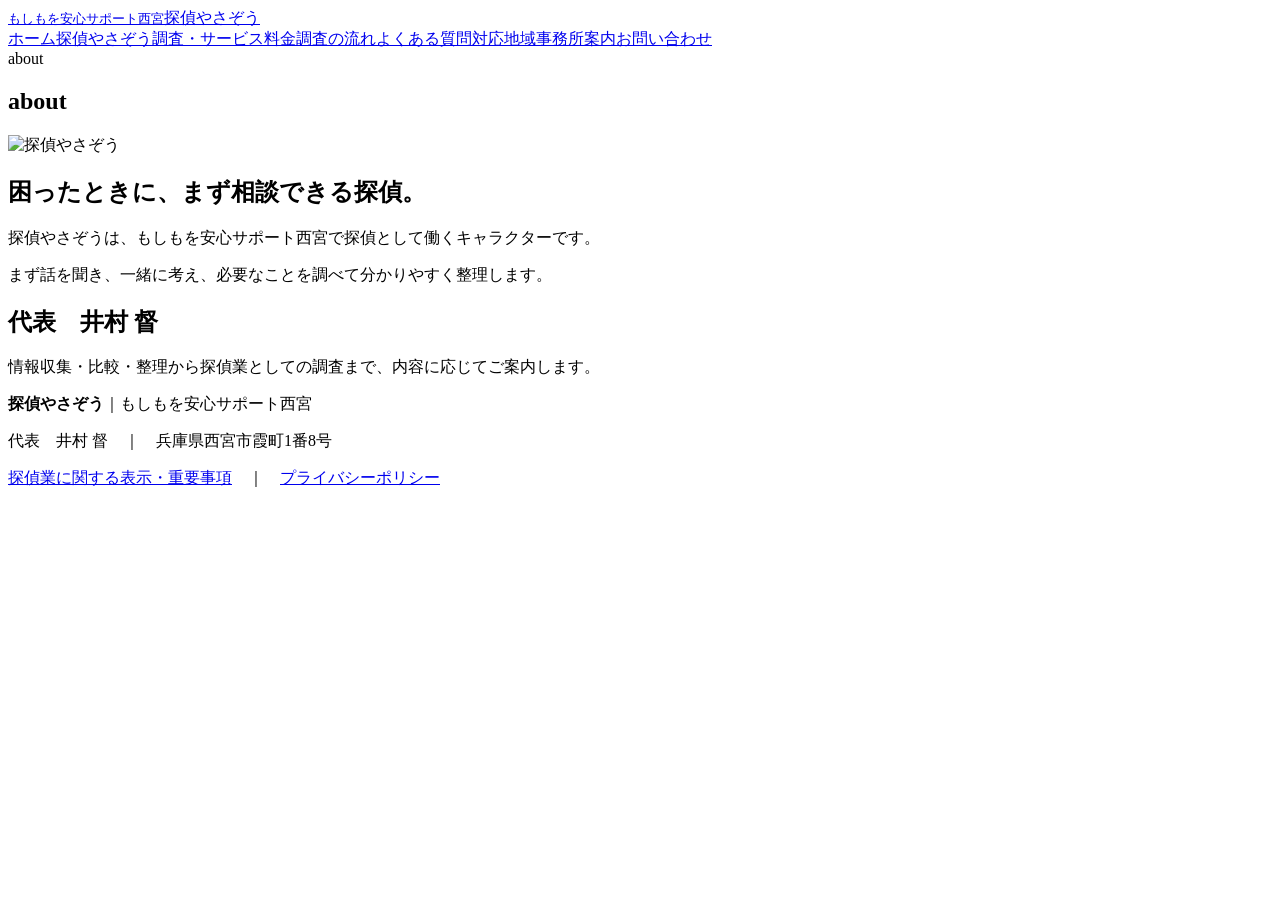
==== about.html @ ce7e5f85 "Add files via upload" ====
<!doctype html><html lang="ja"><head><meta charset="utf-8"><meta name="viewport" content="width=device-width,initial-scale=1"><title>about｜探偵やさぞう</title><link rel="stylesheet" href="assets/style.css"></head><body><header class="head"><div class="wrap headin"><a class="logo" href="index.html"><small>もしもを安心サポート西宮</small>探偵やさぞう</a><nav class="nav"><a href="index.html">ホーム</a><a href="about.html">探偵やさぞう</a><a href="services.html">調査・サービス</a><a href="price.html">料金</a><a href="flow.html">調査の流れ</a><a href="faq.html">よくある質問</a><a href="area.html">対応地域</a><a href="office.html">事務所案内</a><a class="btn" href="contact.html">お問い合わせ</a></nav></div></header>
<main><section class="sec alt"><div class="wrap"><span class="tag">about</span><h1>about</h1><div class="two"><div class="card"><img src="assets/tantei-yasazou-hero.png" alt="探偵やさぞう"></div><div><h2>困ったときに、まず相談できる探偵。</h2><p>探偵やさぞうは、もしもを安心サポート西宮で探偵として働くキャラクターです。</p><p>まず話を聞き、一緒に考え、必要なことを調べて分かりやすく整理します。</p><h2>代表　井村 督</h2><p>情報収集・比較・整理から探偵業としての調査まで、内容に応じてご案内します。</p></div></div></div></section></main><footer class="footer"><div class="wrap"><p><b>探偵やさぞう</b>｜もしもを安心サポート西宮</p><p>代表　井村 督　｜　兵庫県西宮市霞町1番8号</p><p><a href="legal.html">探偵業に関する表示・重要事項</a>　｜　<a href="privacy.html">プライバシーポリシー</a></p></div></footer>
</body></html>
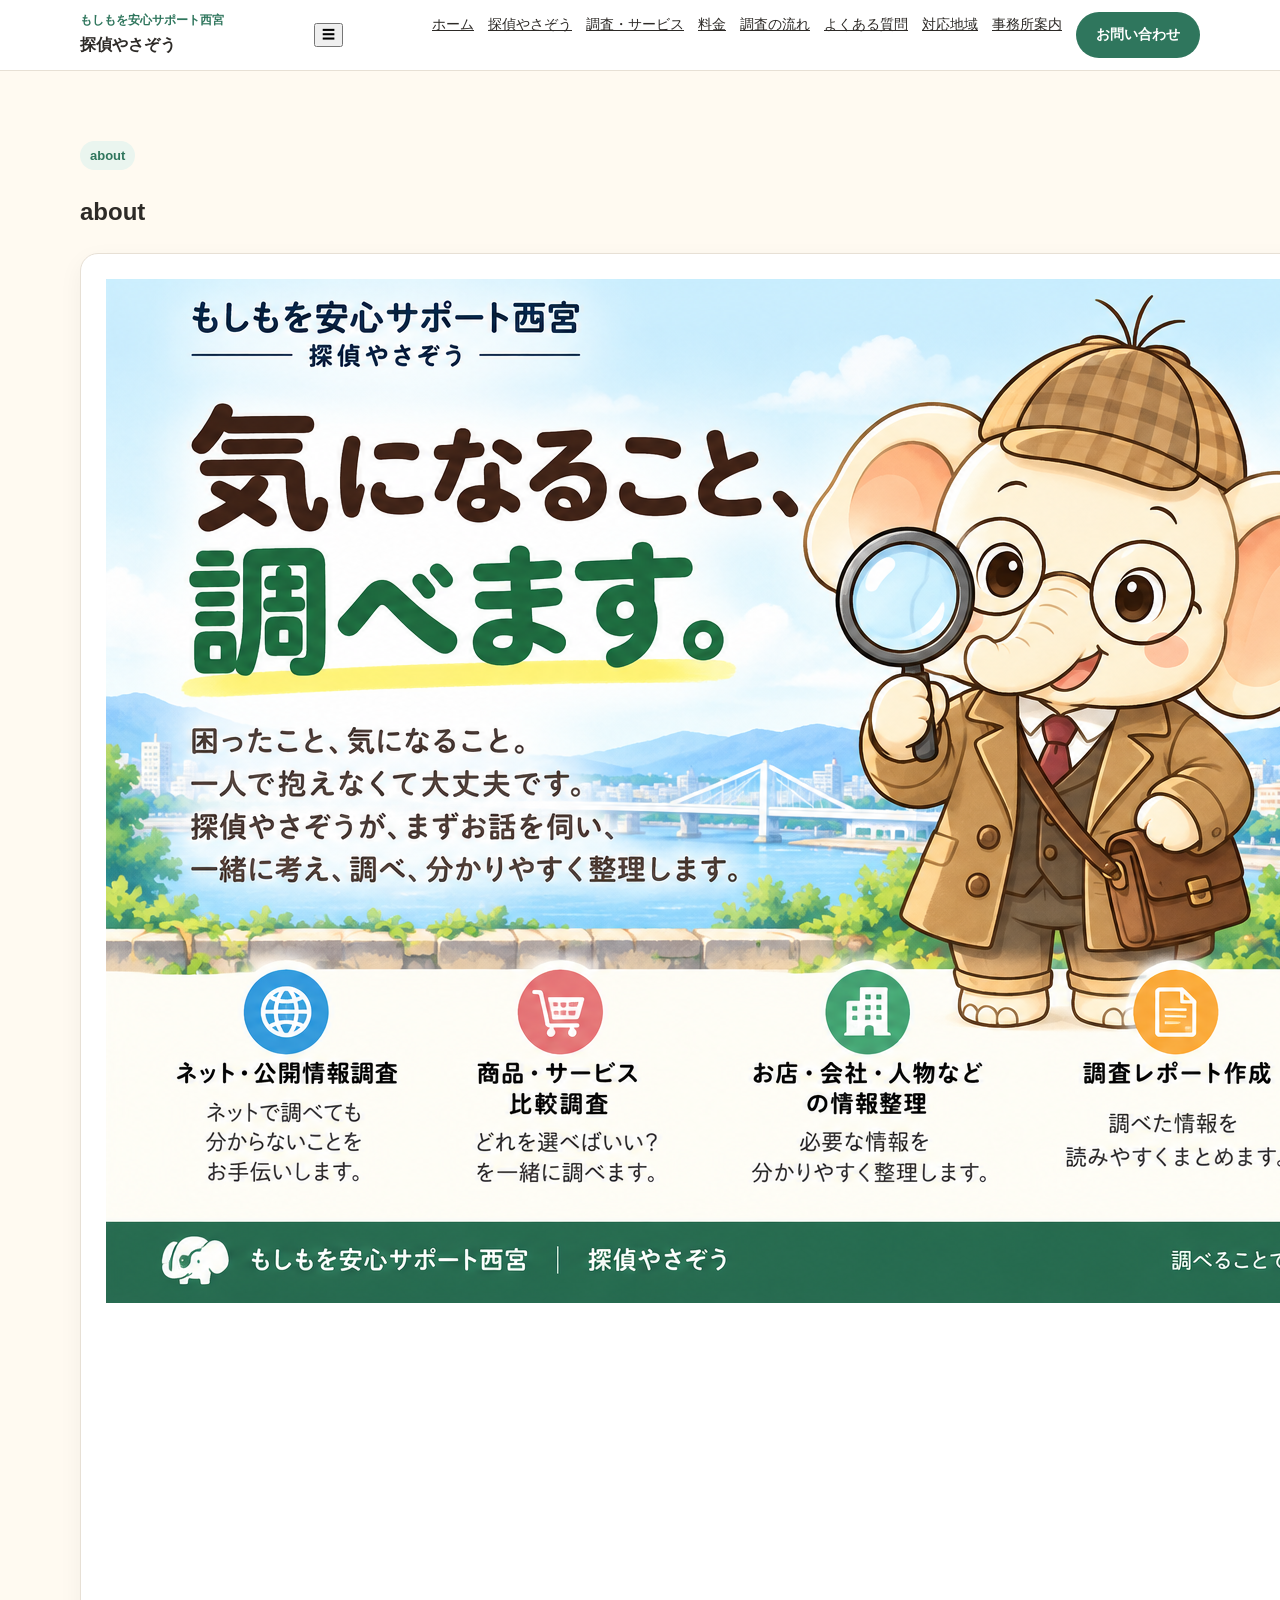
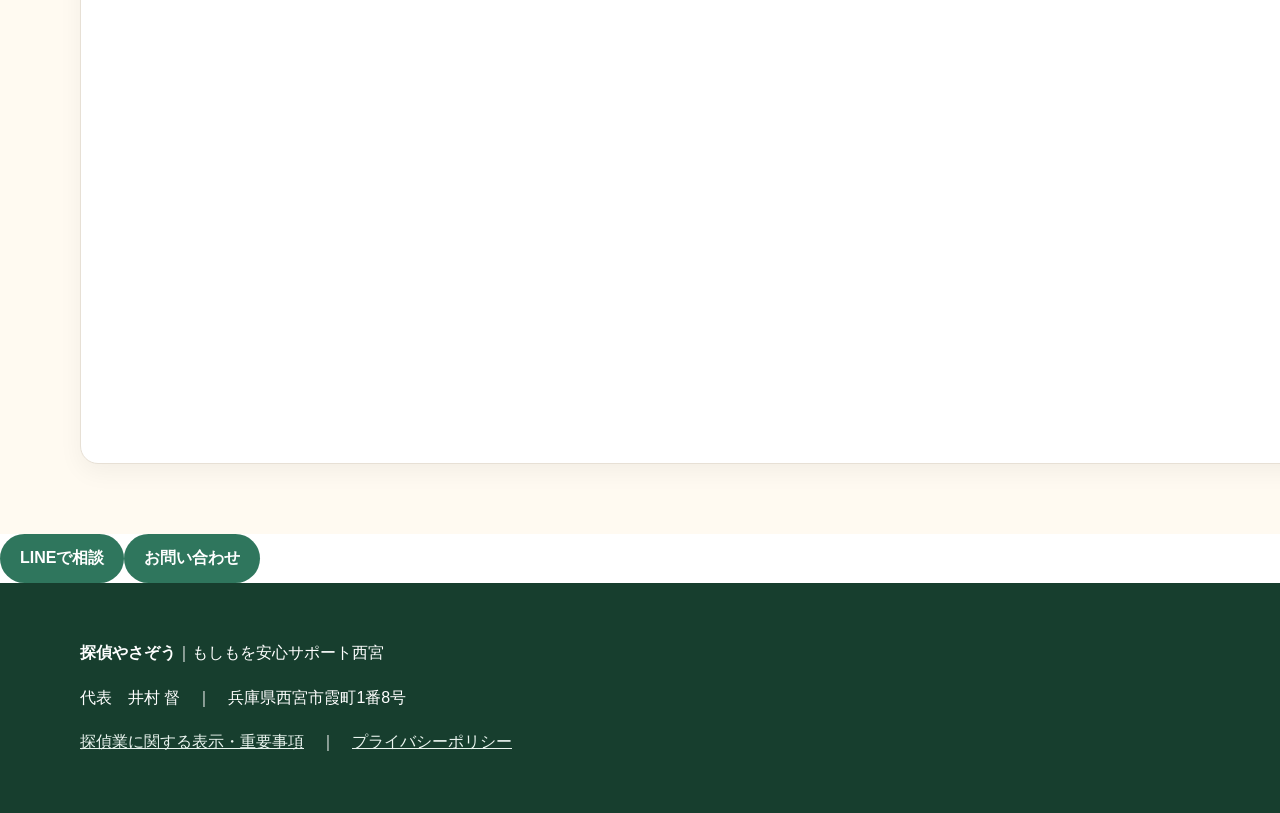
==== commit 29d62350: "Add files via upload" ====
--- a/about.html
+++ b/about.html
@@ -1,3 +1,3 @@
-<!doctype html><html lang="ja"><head><meta charset="utf-8"><meta name="viewport" content="width=device-width,initial-scale=1"><title>about｜探偵やさぞう</title><link rel="stylesheet" href="assets/style.css"></head><body><header class="head"><div class="wrap headin"><a class="logo" href="index.html"><small>もしもを安心サポート西宮</small>探偵やさぞう</a><nav class="nav"><a href="index.html">ホーム</a><a href="about.html">探偵やさぞう</a><a href="services.html">調査・サービス</a><a href="price.html">料金</a><a href="flow.html">調査の流れ</a><a href="faq.html">よくある質問</a><a href="area.html">対応地域</a><a href="office.html">事務所案内</a><a class="btn" href="contact.html">お問い合わせ</a></nav></div></header>
-<main><section class="sec alt"><div class="wrap"><span class="tag">about</span><h1>about</h1><div class="two"><div class="card"><img src="assets/tantei-yasazou-hero.png" alt="探偵やさぞう"></div><div><h2>困ったときに、まず相談できる探偵。</h2><p>探偵やさぞうは、もしもを安心サポート西宮で探偵として働くキャラクターです。</p><p>まず話を聞き、一緒に考え、必要なことを調べて分かりやすく整理します。</p><h2>代表　井村 督</h2><p>情報収集・比較・整理から探偵業としての調査まで、内容に応じてご案内します。</p></div></div></div></section></main><footer class="footer"><div class="wrap"><p><b>探偵やさぞう</b>｜もしもを安心サポート西宮</p><p>代表　井村 督　｜　兵庫県西宮市霞町1番8号</p><p><a href="legal.html">探偵業に関する表示・重要事項</a>　｜　<a href="privacy.html">プライバシーポリシー</a></p></div></footer>
-</body></html>+<!doctype html><html lang="ja"><head><meta charset="utf-8"><meta name="viewport" content="width=device-width,initial-scale=1"><title>about｜探偵やさぞう</title><link rel="stylesheet" href="assets/style.css"></head><body><header class="head"><div class="wrap headin"><a class="logo" href="index.html"><small>もしもを安心サポート西宮</small><strong>探偵やさぞう</strong></a><button class="menu-btn" aria-label="メニュー" aria-expanded="false">☰</button><nav class="nav"><a href="index.html">ホーム</a><a href="about.html">探偵やさぞう</a><a href="services.html">調査・サービス</a><a href="price.html">料金</a><a href="flow.html">調査の流れ</a><a href="faq.html">よくある質問</a><a href="area.html">対応地域</a><a href="office.html">事務所案内</a><a class="btn" href="contact.html">お問い合わせ</a></nav></div></header>
+<main><section class="sec alt"><div class="wrap"><span class="tag">about</span><h1>about</h1><div class="two"><div class="card"><img src="assets/tantei-yasazou-hero.png" alt="探偵やさぞう"></div><div><h2>困ったときに、まず相談できる探偵。</h2><p>探偵やさぞうは、もしもを安心サポート西宮で探偵として働くキャラクターです。</p><p>まず話を聞き、一緒に考え、必要なことを調べて分かりやすく整理します。</p><h2>代表　井村 督</h2><p>情報収集・比較・整理から探偵業としての調査まで、内容に応じてご案内します。</p></div></div></div></section></main><div class="sticky-contact"><a class="btn line" href="https://lin.ee/oAWZvcK">LINEで相談</a><a class="btn" href="contact.html">お問い合わせ</a></div><footer class="footer"><div class="wrap"><p><b>探偵やさぞう</b>｜もしもを安心サポート西宮</p><p>代表　井村 督　｜　兵庫県西宮市霞町1番8号</p><p><a href="legal.html">探偵業に関する表示・重要事項</a>　｜　<a href="privacy.html">プライバシーポリシー</a></p></div></footer>
+<script src="assets/site.js"></script></body></html>
--- a/assets/style.css
+++ b/assets/style.css
@@ -0,0 +1 @@
+*{box-sizing:border-box}body{margin:0;font-family:"Noto Sans JP","Yu Gothic",Meiryo,sans-serif;color:#2d2a27;line-height:1.8}a{color:inherit}.wrap{max-width:1120px;width:92%;margin:auto}.head{position:sticky;top:0;background:#fff;z-index:5;border-bottom:1px solid #e7e0d5}.headin{min-height:70px;display:flex;align-items:center;justify-content:space-between;gap:20px}.logo{text-decoration:none;font-weight:800}.logo small{display:block;color:#2f765d;font-size:12px}.nav{display:flex;gap:14px;flex-wrap:wrap;font-size:14px}.btn{display:inline-block;background:#2f765d;color:#fff;padding:10px 20px;border-radius:999px;text-decoration:none;font-weight:800}.hero{background:#f4fbff}.hero img{width:100%;display:block;aspect-ratio:3/2;object-fit:cover}.copy{padding:38px 0 55px}.copy h1{font-size:clamp(40px,7vw,76px);line-height:1.2;margin:8px 0;color:#20543f}.lead{font-size:19px}.sec{padding:70px 0}.alt{background:#fffaf1}.grid{display:grid;grid-template-columns:repeat(3,1fr);gap:20px}.card{background:#fff;border:1px solid #e7e0d5;border-radius:18px;padding:25px;box-shadow:0 8px 25px #0000000d}.tag{display:inline-block;background:#eaf5ef;color:#2f765d;border-radius:999px;padding:3px 10px;font-weight:800;font-size:13px}.price{font-size:22px;color:#2f765d;font-weight:900}.green{background:#2f765d;color:#fff}.green .btn{background:#fff;color:#2f765d}.two{display:grid;grid-template-columns:1fr 1fr;gap:25px}.faq details{border-bottom:1px solid #e7e0d5;padding:16px 0}.faq summary{font-weight:800;cursor:pointer}table{width:100%;border-collapse:collapse}th,td{border:1px solid #e7e0d5;padding:12px;text-align:left}th{background:#eaf5ef;width:32%}input,select,textarea{width:100%;padding:12px;border:1px solid #d8d1c6;border-radius:9px;font:inherit}textarea{min-height:160px}.footer{background:#173e2e;color:#fff;padding:40px 0}.footer a{color:#eaf4ef}@media(max-width:800px){.nav{display:none}.grid,.two{grid-template-columns:1fr}.hero img{aspect-ratio:1/1}.sec{padding:50px 0}}
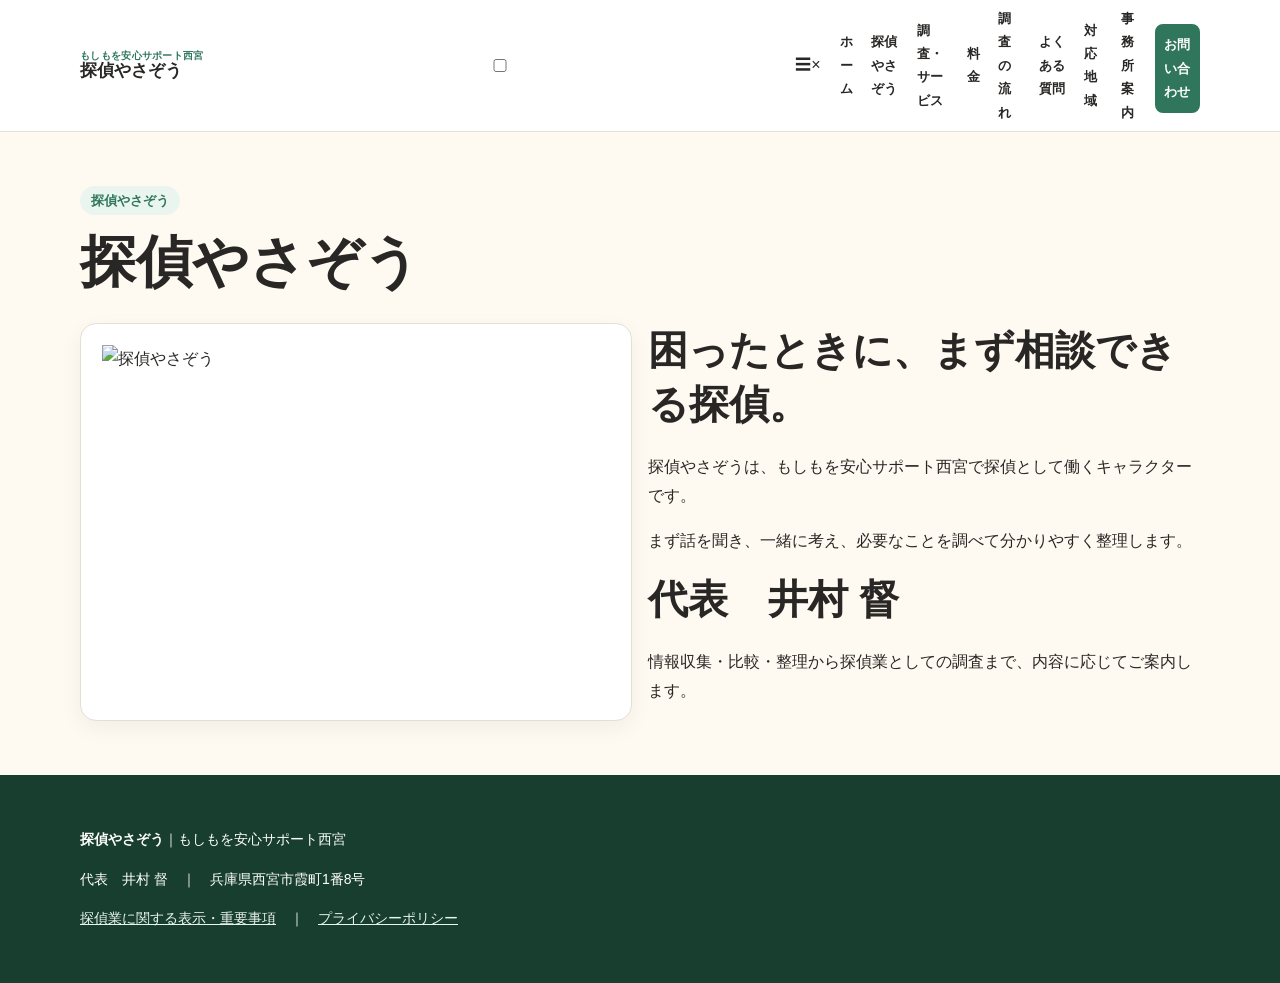
==== commit a94160ab: "Add files via upload" ====
--- a/about.html
+++ b/about.html
@@ -1,3 +1,3 @@
-<!doctype html><html lang="ja"><head><meta charset="utf-8"><meta name="viewport" content="width=device-width,initial-scale=1"><title>about｜探偵やさぞう</title><link rel="stylesheet" href="assets/style.css"></head><body><header class="head"><div class="wrap headin"><a class="logo" href="index.html"><small>もしもを安心サポート西宮</small><strong>探偵やさぞう</strong></a><button class="menu-btn" aria-label="メニュー" aria-expanded="false">☰</button><nav class="nav"><a href="index.html">ホーム</a><a href="about.html">探偵やさぞう</a><a href="services.html">調査・サービス</a><a href="price.html">料金</a><a href="flow.html">調査の流れ</a><a href="faq.html">よくある質問</a><a href="area.html">対応地域</a><a href="office.html">事務所案内</a><a class="btn" href="contact.html">お問い合わせ</a></nav></div></header>
-<main><section class="sec alt"><div class="wrap"><span class="tag">about</span><h1>about</h1><div class="two"><div class="card"><img src="assets/tantei-yasazou-hero.png" alt="探偵やさぞう"></div><div><h2>困ったときに、まず相談できる探偵。</h2><p>探偵やさぞうは、もしもを安心サポート西宮で探偵として働くキャラクターです。</p><p>まず話を聞き、一緒に考え、必要なことを調べて分かりやすく整理します。</p><h2>代表　井村 督</h2><p>情報収集・比較・整理から探偵業としての調査まで、内容に応じてご案内します。</p></div></div></div></section></main><div class="sticky-contact"><a class="btn line" href="https://lin.ee/oAWZvcK">LINEで相談</a><a class="btn" href="contact.html">お問い合わせ</a></div><footer class="footer"><div class="wrap"><p><b>探偵やさぞう</b>｜もしもを安心サポート西宮</p><p>代表　井村 督　｜　兵庫県西宮市霞町1番8号</p><p><a href="legal.html">探偵業に関する表示・重要事項</a>　｜　<a href="privacy.html">プライバシーポリシー</a></p></div></footer>
-<script src="assets/site.js"></script></body></html>+<!doctype html><html lang="ja"><head><meta charset="utf-8"><meta name="viewport" content="width=device-width,initial-scale=1"><title>探偵やさぞう｜探偵やさぞう</title><link rel="stylesheet" href="assets/style.css"></head><body><header class="head"><div class="wrap headin"><a class="logo" href="index.html"><small>もしもを安心サポート西宮</small><strong>探偵やさぞう</strong></a><input class="menu-toggle" type="checkbox" id="menu-toggle"><label class="menu-label" for="menu-toggle" aria-label="メニュー"><span class="open">☰</span><span class="close">×</span></label><nav class="nav"><a href="index.html">ホーム</a><a href="about.html">探偵やさぞう</a><a href="services.html">調査・サービス</a><a href="price.html">料金</a><a href="flow.html">調査の流れ</a><a href="faq.html">よくある質問</a><a href="area.html">対応地域</a><a href="office.html">事務所案内</a><a class="btn" href="contact.html">お問い合わせ</a></nav></div></header>
+<main><section class="sec alt"><div class="wrap"><span class="tag">探偵やさぞう</span><h1>探偵やさぞう</h1><div class="two"><div class="card"><img src="assets/tantei-yasazou-mobile-hero.png" alt="探偵やさぞう"></div><div><h2>困ったときに、まず相談できる探偵。</h2><p>探偵やさぞうは、もしもを安心サポート西宮で探偵として働くキャラクターです。</p><p>まず話を聞き、一緒に考え、必要なことを調べて分かりやすく整理します。</p><h2>代表　井村 督</h2><p>情報収集・比較・整理から探偵業としての調査まで、内容に応じてご案内します。</p></div></div></div></section></main><div class="sticky-contact"><a class="btn line" href="https://lin.ee/oAWZvcK">LINEで相談</a><a class="btn" href="contact.html">お問い合わせ</a></div><footer class="footer"><div class="wrap"><p><b>探偵やさぞう</b>｜もしもを安心サポート西宮</p><p>代表　井村 督　｜　兵庫県西宮市霞町1番8号</p><p><a href="legal.html">探偵業に関する表示・重要事項</a>　｜　<a href="privacy.html">プライバシーポリシー</a></p></div></footer>
+</body></html>
--- a/assets/style.css
+++ b/assets/style.css
@@ -1 +1,127 @@
-*{box-sizing:border-box}body{margin:0;font-family:"Noto Sans JP","Yu Gothic",Meiryo,sans-serif;color:#2d2a27;line-height:1.8}a{color:inherit}.wrap{max-width:1120px;width:92%;margin:auto}.head{position:sticky;top:0;background:#fff;z-index:5;border-bottom:1px solid #e7e0d5}.headin{min-height:70px;display:flex;align-items:center;justify-content:space-between;gap:20px}.logo{text-decoration:none;font-weight:800}.logo small{display:block;color:#2f765d;font-size:12px}.nav{display:flex;gap:14px;flex-wrap:wrap;font-size:14px}.btn{display:inline-block;background:#2f765d;color:#fff;padding:10px 20px;border-radius:999px;text-decoration:none;font-weight:800}.hero{background:#f4fbff}.hero img{width:100%;display:block;aspect-ratio:3/2;object-fit:cover}.copy{padding:38px 0 55px}.copy h1{font-size:clamp(40px,7vw,76px);line-height:1.2;margin:8px 0;color:#20543f}.lead{font-size:19px}.sec{padding:70px 0}.alt{background:#fffaf1}.grid{display:grid;grid-template-columns:repeat(3,1fr);gap:20px}.card{background:#fff;border:1px solid #e7e0d5;border-radius:18px;padding:25px;box-shadow:0 8px 25px #0000000d}.tag{display:inline-block;background:#eaf5ef;color:#2f765d;border-radius:999px;padding:3px 10px;font-weight:800;font-size:13px}.price{font-size:22px;color:#2f765d;font-weight:900}.green{background:#2f765d;color:#fff}.green .btn{background:#fff;color:#2f765d}.two{display:grid;grid-template-columns:1fr 1fr;gap:25px}.faq details{border-bottom:1px solid #e7e0d5;padding:16px 0}.faq summary{font-weight:800;cursor:pointer}table{width:100%;border-collapse:collapse}th,td{border:1px solid #e7e0d5;padding:12px;text-align:left}th{background:#eaf5ef;width:32%}input,select,textarea{width:100%;padding:12px;border:1px solid #d8d1c6;border-radius:9px;font:inherit}textarea{min-height:160px}.footer{background:#173e2e;color:#fff;padding:40px 0}.footer a{color:#eaf4ef}@media(max-width:800px){.nav{display:none}.grid,.two{grid-template-columns:1fr}.hero img{aspect-ratio:1/1}.sec{padding:50px 0}}
+
+:root{
+  --green:#2f765d;--green-dark:#20543f;--green-pale:#eaf5ef;
+  --cream:#fffaf1;--ink:#292725;--muted:#68625c;--line:#e5ded4;
+}
+*{box-sizing:border-box}
+html{scroll-behavior:smooth}
+body{
+  margin:0;background:#fff;color:var(--ink);
+  font-family:"Noto Sans JP","Yu Gothic",Meiryo,sans-serif;
+  font-size:16px;line-height:1.8;
+  -webkit-text-size-adjust:100%;
+}
+img{max-width:100%;height:auto;display:block}
+a{color:inherit}
+.wrap{width:min(1120px,92%);margin:auto}
+
+/* Header: mobile-first hamburger */
+.head{
+  position:sticky;top:0;z-index:100;
+  background:rgba(255,255,255,.98);
+  border-bottom:1px solid var(--line);
+}
+.headin{
+  min-height:64px;display:flex;align-items:center;
+  justify-content:space-between;gap:12px;
+}
+.logo{text-decoration:none;font-weight:900;line-height:1.15;white-space:nowrap}
+.logo small{display:block;color:var(--green);font-size:10px;letter-spacing:.03em}
+.logo strong{font-size:17px}
+.menu-btn{
+  display:grid;place-items:center;flex:0 0 44px;width:44px;height:44px;
+  border:1px solid var(--line);border-radius:10px;background:#fff;
+  color:var(--green-dark);font-size:24px;line-height:1;cursor:pointer;
+}
+.nav{
+  display:none;position:absolute;top:64px;left:0;right:0;
+  background:#fff;border-bottom:1px solid var(--line);
+  box-shadow:0 12px 28px rgba(0,0,0,.10);padding:8px 4%;
+}
+.nav.open{display:flex;flex-direction:column;gap:2px}
+.nav a{
+  display:block;padding:12px 10px;text-decoration:none;
+  font-weight:800;border-radius:8px;
+}
+.nav a:hover{background:var(--green-pale);color:var(--green)}
+.nav .btn{color:#fff;text-align:center;margin-top:6px}
+
+/* Hero: never crop the illustration */
+.hero{background:#f3fbff}
+.hero .wrap{width:100%;max-width:1200px}
+.hero img{
+  width:100%;height:auto;aspect-ratio:auto;
+  object-fit:contain;background:#f3fbff;
+}
+.copy{width:min(1120px,92%);margin:auto;padding:32px 0 48px}
+.copy h1{
+  margin:10px 0 18px;font-size:clamp(40px,12vw,72px);
+  line-height:1.12;color:var(--green-dark);letter-spacing:.01em;
+}
+.lead{font-size:18px;line-height:1.9}
+.tag{
+  display:inline-block;padding:3px 11px;border-radius:999px;
+  background:var(--green-pale);color:var(--green);
+  font-size:13px;font-weight:900;
+}
+.btn{
+  display:inline-block;padding:10px 20px;border-radius:999px;
+  border:2px solid var(--green);background:var(--green);color:#fff;
+  text-decoration:none;font-weight:900;
+}
+.btn:hover{background:var(--green-dark);border-color:var(--green-dark)}
+
+.sec{padding:54px 0}
+.alt{background:var(--cream)}
+.sec h1{
+  margin:12px 0 26px;font-size:clamp(32px,9vw,56px);line-height:1.25;
+}
+.sec h2{
+  margin:0 0 22px;font-size:clamp(26px,7vw,40px);line-height:1.35;
+}
+.sec h3{margin:0 0 9px;font-size:19px;line-height:1.45}
+.grid,.two{display:grid;grid-template-columns:1fr;gap:16px}
+.card{
+  background:#fff;border:1px solid var(--line);border-radius:16px;
+  padding:21px;box-shadow:0 7px 22px rgba(0,0,0,.05);
+}
+.price{display:block;color:var(--green);font-size:22px;font-weight:900;margin-top:10px}
+.green{background:var(--green);color:#fff}
+.green .btn{background:#fff;color:var(--green);border-color:#fff}
+.notice{padding:15px 17px;background:#fff7eb;border-left:5px solid #e8a65a;border-radius:8px}
+.faq details{border-bottom:1px solid var(--line);padding:17px 0}
+.faq summary{cursor:pointer;font-weight:900;font-size:17px}
+table{width:100%;border-collapse:collapse;background:#fff}
+th,td{border:1px solid var(--line);padding:12px;text-align:left;vertical-align:top}
+th{background:var(--green-pale);width:38%}
+input,select,textarea{
+  width:100%;padding:13px;border:1px solid #d6cec3;border-radius:9px;
+  background:#fff;font:inherit
+}
+textarea{min-height:170px}
+.footer{
+  background:#173e2e;color:#fff;padding:38px 0 88px;font-size:14px
+}
+.footer a{color:#eaf4ef}
+.sticky-contact{
+  position:fixed;z-index:90;left:0;right:0;bottom:0;
+  display:flex;gap:8px;padding:8px;
+  background:rgba(255,255,255,.98);border-top:1px solid var(--line);
+  box-shadow:0 -6px 18px rgba(0,0,0,.10)
+}
+.sticky-contact a{flex:1;text-align:center;font-size:14px;padding:9px 6px}
+.sticky-contact .line{background:#fff;color:var(--green)}
+@media(min-width:800px){
+  .headin{min-height:72px}
+  .menu-btn{display:none}
+  .nav{
+    display:flex;position:static;padding:0;border:0;box-shadow:none;
+    align-items:center;gap:4px;background:transparent
+  }
+  .nav a{font-size:13px;padding:7px}
+  .grid{grid-template-columns:repeat(3,1fr)}
+  .two{grid-template-columns:1fr 1fr}
+  .copy{padding:48px 0 64px}
+  .sticky-contact{display:none}
+  .footer{padding-bottom:38px}
+}
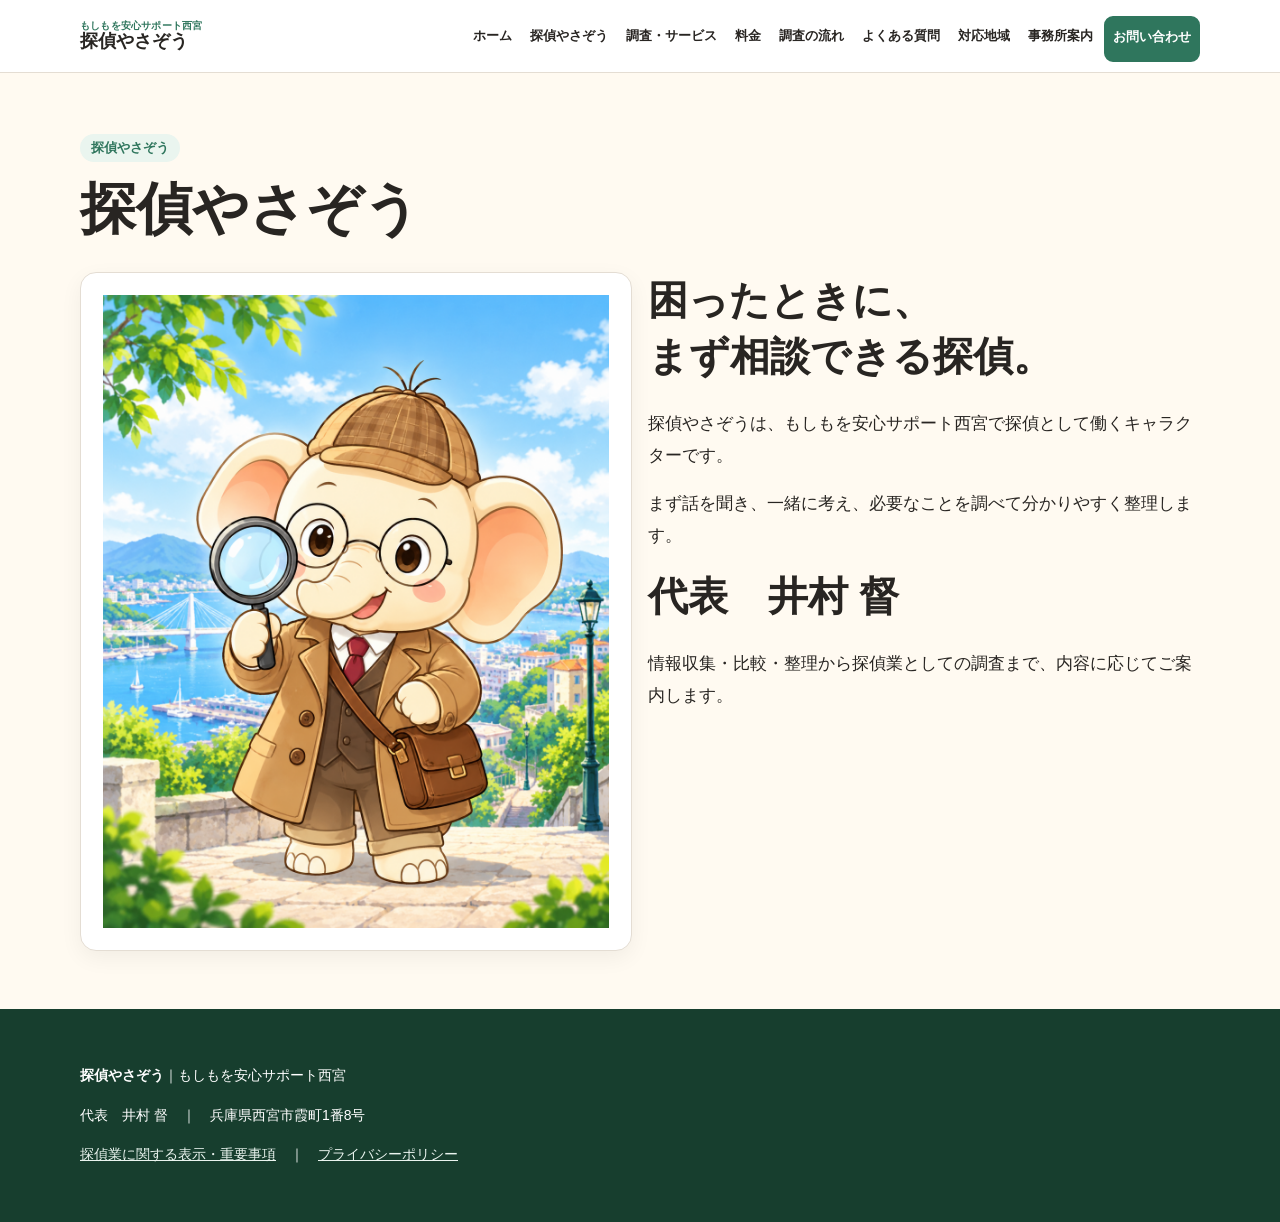
==== commit 89450727: "Add files via upload" ====
--- a/about.html
+++ b/about.html
@@ -1,3 +1,3 @@
-<!doctype html><html lang="ja"><head><meta charset="utf-8"><meta name="viewport" content="width=device-width,initial-scale=1"><title>探偵やさぞう｜探偵やさぞう</title><link rel="stylesheet" href="assets/style.css"></head><body><header class="head"><div class="wrap headin"><a class="logo" href="index.html"><small>もしもを安心サポート西宮</small><strong>探偵やさぞう</strong></a><input class="menu-toggle" type="checkbox" id="menu-toggle"><label class="menu-label" for="menu-toggle" aria-label="メニュー"><span class="open">☰</span><span class="close">×</span></label><nav class="nav"><a href="index.html">ホーム</a><a href="about.html">探偵やさぞう</a><a href="services.html">調査・サービス</a><a href="price.html">料金</a><a href="flow.html">調査の流れ</a><a href="faq.html">よくある質問</a><a href="area.html">対応地域</a><a href="office.html">事務所案内</a><a class="btn" href="contact.html">お問い合わせ</a></nav></div></header>
+<!doctype html><html lang="ja"><head><meta charset="utf-8"><meta name="viewport" content="width=device-width,initial-scale=1"><title>探偵やさぞう｜探偵やさぞう</title><link rel="stylesheet" href="assets/style.css"><!-- Google tag (gtag.js) --><script async src="https://www.googletagmanager.com/gtag/js?id=G-EF1JP037MB"></script><script>window.dataLayer=window.dataLayer||[];function gtag(){dataLayer.push(arguments);}gtag('js',new Date());gtag('config','G-EF1JP037MB');</script></head><body><header class="head"><div class="wrap headin"><a class="logo" href="index.html"><small>もしもを安心サポート西宮</small><strong>探偵やさぞう</strong></a><input class="menu-toggle" type="checkbox" id="menu-toggle"><label class="menu-label" for="menu-toggle" aria-label="メニュー"><span class="open">☰</span><span class="close">×</span></label><nav class="nav"><a href="index.html">ホーム</a><a href="about.html">探偵やさぞう</a><a href="services.html">調査・サービス</a><a href="price.html">料金</a><a href="flow.html">調査の流れ</a><a href="faq.html">よくある質問</a><a href="area.html">対応地域</a><a href="office.html">事務所案内</a><a class="btn" href="contact.html">お問い合わせ</a></nav></div></header>
 <main><section class="sec alt"><div class="wrap"><span class="tag">探偵やさぞう</span><h1>探偵やさぞう</h1><div class="two"><div class="card"><img src="assets/tantei-yasazou-mobile-hero.png" alt="探偵やさぞう"></div><div><h2>困ったときに、まず相談できる探偵。</h2><p>探偵やさぞうは、もしもを安心サポート西宮で探偵として働くキャラクターです。</p><p>まず話を聞き、一緒に考え、必要なことを調べて分かりやすく整理します。</p><h2>代表　井村 督</h2><p>情報収集・比較・整理から探偵業としての調査まで、内容に応じてご案内します。</p></div></div></div></section></main><div class="sticky-contact"><a class="btn line" href="https://lin.ee/oAWZvcK">LINEで相談</a><a class="btn" href="contact.html">お問い合わせ</a></div><footer class="footer"><div class="wrap"><p><b>探偵やさぞう</b>｜もしもを安心サポート西宮</p><p>代表　井村 督　｜　兵庫県西宮市霞町1番8号</p><p><a href="legal.html">探偵業に関する表示・重要事項</a>　｜　<a href="privacy.html">プライバシーポリシー</a></p></div></footer>
 </body></html>
--- a/assets/style.css
+++ b/assets/style.css
@@ -1,127 +1,308 @@
 
 :root{
-  --green:#2f765d;--green-dark:#20543f;--green-pale:#eaf5ef;
-  --cream:#fffaf1;--ink:#292725;--muted:#68625c;--line:#e5ded4;
+  --green:#2f765d;
+  --green-dark:#20543f;
+  --green-pale:#eaf5ef;
+  --cream:#fffaf1;
+  --ink:#282522;
+  --muted:#68625c;
+  --line:#e4ddd3;
 }
 *{box-sizing:border-box}
 html{scroll-behavior:smooth}
 body{
-  margin:0;background:#fff;color:var(--ink);
-  font-family:"Noto Sans JP","Yu Gothic",Meiryo,sans-serif;
-  font-size:16px;line-height:1.8;
+  margin:0;
+  background:#fff;
+  color:var(--ink);
+  font-family:"Noto Sans JP","Hiragino Kaku Gothic ProN","Yu Gothic",Meiryo,sans-serif;
+  font-size:17px;
+  line-height:1.85;
   -webkit-text-size-adjust:100%;
-}
+  text-rendering:optimizeLegibility;
+}
+a{color:inherit}
 img{max-width:100%;height:auto;display:block}
-a{color:inherit}
-.wrap{width:min(1120px,92%);margin:auto}
-
-/* Header: mobile-first hamburger */
+.wrap{width:92%;max-width:1120px;margin:0 auto}
+
+/* ===== Mobile header: CSS-only menu, so it works even if JS is unavailable ===== */
 .head{
-  position:sticky;top:0;z-index:100;
+  position:sticky;
+  top:0;
+  z-index:1000;
   background:rgba(255,255,255,.98);
   border-bottom:1px solid var(--line);
 }
 .headin{
-  min-height:64px;display:flex;align-items:center;
-  justify-content:space-between;gap:12px;
-}
-.logo{text-decoration:none;font-weight:900;line-height:1.15;white-space:nowrap}
-.logo small{display:block;color:var(--green);font-size:10px;letter-spacing:.03em}
-.logo strong{font-size:17px}
-.menu-btn{
-  display:grid;place-items:center;flex:0 0 44px;width:44px;height:44px;
-  border:1px solid var(--line);border-radius:10px;background:#fff;
-  color:var(--green-dark);font-size:24px;line-height:1;cursor:pointer;
-}
+  min-height:66px;
+  display:flex;
+  align-items:center;
+  justify-content:space-between;
+  gap:12px;
+  position:relative;
+}
+.logo{
+  text-decoration:none;
+  font-weight:900;
+  line-height:1.15;
+  white-space:nowrap;
+}
+.logo small{
+  display:block;
+  color:var(--green);
+  font-size:10px;
+  letter-spacing:.02em;
+}
+.logo strong{font-size:18px}
+
+.menu-toggle{
+  position:absolute;
+  opacity:0;
+  pointer-events:none;
+}
+.menu-label{
+  width:46px;
+  height:46px;
+  flex:0 0 46px;
+  display:grid;
+  place-items:center;
+  border:1px solid #d9d1c7;
+  border-radius:10px;
+  background:#fff;
+  color:var(--green-dark);
+  cursor:pointer;
+  font-size:25px;
+  line-height:1;
+  user-select:none;
+}
+.menu-label .close{display:none}
+.menu-toggle:checked + .menu-label .open{display:none}
+.menu-toggle:checked + .menu-label .close{display:inline}
+
 .nav{
-  display:none;position:absolute;top:64px;left:0;right:0;
-  background:#fff;border-bottom:1px solid var(--line);
-  box-shadow:0 12px 28px rgba(0,0,0,.10);padding:8px 4%;
-}
-.nav.open{display:flex;flex-direction:column;gap:2px}
+  display:none;
+  position:absolute;
+  left:0;
+  right:0;
+  top:66px;
+  background:#fff;
+  border-bottom:1px solid var(--line);
+  box-shadow:0 12px 28px rgba(0,0,0,.12);
+  padding:10px 4%;
+  max-height:calc(100vh - 66px);
+  overflow:auto;
+}
+.menu-toggle:checked ~ .nav{
+  display:flex;
+  flex-direction:column;
+  gap:2px;
+}
 .nav a{
-  display:block;padding:12px 10px;text-decoration:none;
-  font-weight:800;border-radius:8px;
+  display:block;
+  padding:13px 11px;
+  border-radius:9px;
+  text-decoration:none;
+  font-size:16px;
+  font-weight:800;
 }
 .nav a:hover{background:var(--green-pale);color:var(--green)}
 .nav .btn{color:#fff;text-align:center;margin-top:6px}
 
-/* Hero: never crop the illustration */
-.hero{background:#f3fbff}
+/* ===== Hero: full image, never crop it ===== */
+.hero{background:#f2fbff}
 .hero .wrap{width:100%;max-width:1200px}
 .hero img{
-  width:100%;height:auto;aspect-ratio:auto;
-  object-fit:contain;background:#f3fbff;
-}
-.copy{width:min(1120px,92%);margin:auto;padding:32px 0 48px}
+  width:100%;
+  height:auto;
+  max-height:none;
+  object-fit:contain;
+  object-position:center;
+  background:#f2fbff;
+}
+.copy{
+  width:92%;
+  max-width:900px;
+  margin:0 auto;
+  padding:34px 0 50px;
+}
 .copy h1{
-  margin:10px 0 18px;font-size:clamp(40px,12vw,72px);
-  line-height:1.12;color:var(--green-dark);letter-spacing:.01em;
-}
-.lead{font-size:18px;line-height:1.9}
+  margin:10px 0 18px;
+  font-size:clamp(42px,12vw,72px);
+  line-height:1.12;
+  color:var(--green-dark);
+  letter-spacing:.01em;
+  word-break:keep-all;
+}
+.lead{
+  font-size:18px;
+  line-height:1.95;
+  word-break:keep-all;
+}
 .tag{
-  display:inline-block;padding:3px 11px;border-radius:999px;
-  background:var(--green-pale);color:var(--green);
-  font-size:13px;font-weight:900;
+  display:inline-block;
+  padding:4px 11px;
+  border-radius:999px;
+  background:var(--green-pale);
+  color:var(--green);
+  font-size:13px;
+  font-weight:900;
+  line-height:1.5;
 }
 .btn{
-  display:inline-block;padding:10px 20px;border-radius:999px;
-  border:2px solid var(--green);background:var(--green);color:#fff;
-  text-decoration:none;font-weight:900;
+  display:inline-flex;
+  align-items:center;
+  justify-content:center;
+  min-height:46px;
+  padding:9px 20px;
+  border-radius:999px;
+  border:2px solid var(--green);
+  background:var(--green);
+  color:#fff;
+  text-decoration:none;
+  font-weight:900;
 }
 .btn:hover{background:var(--green-dark);border-color:var(--green-dark)}
 
-.sec{padding:54px 0}
+.sec{padding:58px 0}
 .alt{background:var(--cream)}
 .sec h1{
-  margin:12px 0 26px;font-size:clamp(32px,9vw,56px);line-height:1.25;
+  margin:12px 0 28px;
+  font-size:clamp(32px,9vw,56px);
+  line-height:1.25;
+  word-break:keep-all;
 }
 .sec h2{
-  margin:0 0 22px;font-size:clamp(26px,7vw,40px);line-height:1.35;
-}
-.sec h3{margin:0 0 9px;font-size:19px;line-height:1.45}
-.grid,.two{display:grid;grid-template-columns:1fr;gap:16px}
+  margin:0 0 24px;
+  font-size:clamp(27px,7vw,40px);
+  line-height:1.4;
+  word-break:keep-all;
+}
+.sec h3{
+  margin:0 0 10px;
+  font-size:20px;
+  line-height:1.5;
+  word-break:keep-all;
+}
+.grid,.two{
+  display:grid;
+  grid-template-columns:1fr;
+  gap:16px;
+}
 .card{
-  background:#fff;border:1px solid var(--line);border-radius:16px;
-  padding:21px;box-shadow:0 7px 22px rgba(0,0,0,.05);
-}
-.price{display:block;color:var(--green);font-size:22px;font-weight:900;margin-top:10px}
+  background:#fff;
+  border:1px solid var(--line);
+  border-radius:16px;
+  padding:22px;
+  box-shadow:0 7px 22px rgba(0,0,0,.055);
+}
+.card p{margin:8px 0 0}
+.price{
+  display:block;
+  color:var(--green);
+  font-size:23px;
+  font-weight:900;
+  margin-top:10px;
+}
 .green{background:var(--green);color:#fff}
 .green .btn{background:#fff;color:var(--green);border-color:#fff}
-.notice{padding:15px 17px;background:#fff7eb;border-left:5px solid #e8a65a;border-radius:8px}
-.faq details{border-bottom:1px solid var(--line);padding:17px 0}
-.faq summary{cursor:pointer;font-weight:900;font-size:17px}
-table{width:100%;border-collapse:collapse;background:#fff}
-th,td{border:1px solid var(--line);padding:12px;text-align:left;vertical-align:top}
+
+.notice{
+  padding:16px 18px;
+  background:#fff7eb;
+  border-left:5px solid #e8a65a;
+  border-radius:8px;
+}
+.faq details{border-bottom:1px solid var(--line);padding:18px 0}
+.faq summary{
+  cursor:pointer;
+  font-weight:900;
+  font-size:18px;
+  line-height:1.6;
+}
+table{
+  width:100%;
+  border-collapse:collapse;
+  background:#fff;
+}
+th,td{
+  border:1px solid var(--line);
+  padding:13px;
+  text-align:left;
+  vertical-align:top;
+}
 th{background:var(--green-pale);width:38%}
 input,select,textarea{
-  width:100%;padding:13px;border:1px solid #d6cec3;border-radius:9px;
-  background:#fff;font:inherit
+  width:100%;
+  padding:13px;
+  border:1px solid #d6cec3;
+  border-radius:9px;
+  background:#fff;
+  font:inherit;
 }
 textarea{min-height:170px}
 .footer{
-  background:#173e2e;color:#fff;padding:38px 0 88px;font-size:14px
+  background:#173e2e;
+  color:#fff;
+  padding:40px 0 100px;
+  font-size:14px;
 }
 .footer a{color:#eaf4ef}
 .sticky-contact{
-  position:fixed;z-index:90;left:0;right:0;bottom:0;
-  display:flex;gap:8px;padding:8px;
-  background:rgba(255,255,255,.98);border-top:1px solid var(--line);
-  box-shadow:0 -6px 18px rgba(0,0,0,.10)
-}
-.sticky-contact a{flex:1;text-align:center;font-size:14px;padding:9px 6px}
+  position:fixed;
+  z-index:900;
+  left:0;
+  right:0;
+  bottom:0;
+  display:flex;
+  gap:7px;
+  padding:8px;
+  background:rgba(255,255,255,.98);
+  border-top:1px solid var(--line);
+  box-shadow:0 -6px 18px rgba(0,0,0,.10);
+}
+.sticky-contact a{
+  flex:1;
+  text-align:center;
+  font-size:14px;
+  padding:8px 5px;
+  min-height:42px;
+}
 .sticky-contact .line{background:#fff;color:var(--green)}
+
 @media(min-width:800px){
   .headin{min-height:72px}
-  .menu-btn{display:none}
+  .menu-label{display:none}
   .nav{
-    display:flex;position:static;padding:0;border:0;box-shadow:none;
-    align-items:center;gap:4px;background:transparent
+    display:flex;
+    position:static;
+    padding:0;
+    border:0;
+    box-shadow:none;
+    max-height:none;
+    overflow:visible;
+    align-items:center;
+    gap:4px;
+    background:transparent;
   }
   .nav a{font-size:13px;padding:7px}
   .grid{grid-template-columns:repeat(3,1fr)}
   .two{grid-template-columns:1fr 1fr}
-  .copy{padding:48px 0 64px}
+  .copy{padding:50px 0 64px}
   .sticky-contact{display:none}
-  .footer{padding-bottom:38px}
-}
+  .footer{padding-bottom:40px}
+}
+
+/* ===== v4 mobile hero / form ===== */
+.hero-inner{display:flex;flex-direction:column}
+.hero-inner>img{width:100%;height:auto;max-height:none;object-fit:contain;background:#eaf7ff}
+.hero-copy{width:92%;max-width:900px;margin:0 auto;padding:28px 0 46px}
+.hero-copy h1{margin:10px 0 16px;font-size:clamp(42px,12vw,66px);line-height:1.12;color:var(--green-dark);letter-spacing:.01em;word-break:keep-all}
+.form-status{margin:12px 0 0;font-weight:800}
+.form-status.warning{color:#9a641d}
+.form-status.success{color:var(--green)}
+.form-response{position:absolute;width:1px;height:1px;border:0;opacity:0;pointer-events:none}
+button.btn:disabled{opacity:.55;cursor:not-allowed}
+@media(min-width:800px){
+  .hero-inner{display:grid;grid-template-columns:1.08fr .92fr;align-items:center;gap:0;background:#eaf7ff}
+  .hero-inner>img{height:auto;width:100%}
+  .hero-copy{width:auto;margin:0;padding:50px 6%}
+}
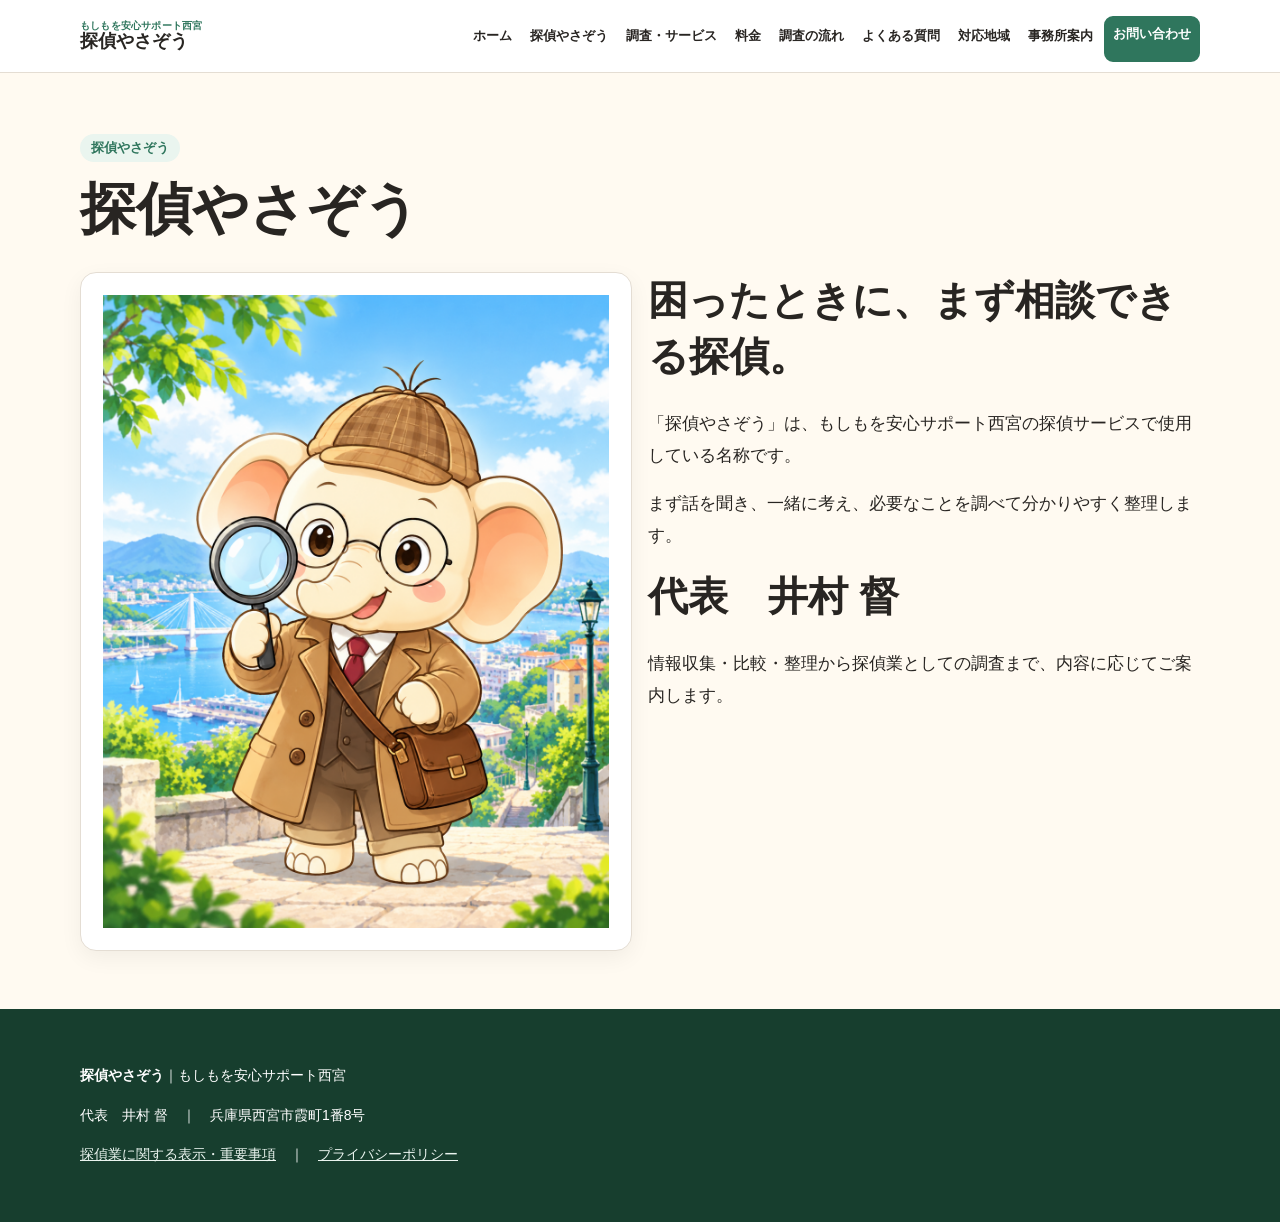
==== commit 97b8ae8f: "Add files via upload" ====
--- a/about.html
+++ b/about.html
@@ -1,3 +1,3 @@
 <!doctype html><html lang="ja"><head><meta charset="utf-8"><meta name="viewport" content="width=device-width,initial-scale=1"><title>探偵やさぞう｜探偵やさぞう</title><link rel="stylesheet" href="assets/style.css"><!-- Google tag (gtag.js) --><script async src="https://www.googletagmanager.com/gtag/js?id=G-EF1JP037MB"></script><script>window.dataLayer=window.dataLayer||[];function gtag(){dataLayer.push(arguments);}gtag('js',new Date());gtag('config','G-EF1JP037MB');</script></head><body><header class="head"><div class="wrap headin"><a class="logo" href="index.html"><small>もしもを安心サポート西宮</small><strong>探偵やさぞう</strong></a><input class="menu-toggle" type="checkbox" id="menu-toggle"><label class="menu-label" for="menu-toggle" aria-label="メニュー"><span class="open">☰</span><span class="close">×</span></label><nav class="nav"><a href="index.html">ホーム</a><a href="about.html">探偵やさぞう</a><a href="services.html">調査・サービス</a><a href="price.html">料金</a><a href="flow.html">調査の流れ</a><a href="faq.html">よくある質問</a><a href="area.html">対応地域</a><a href="office.html">事務所案内</a><a class="btn" href="contact.html">お問い合わせ</a></nav></div></header>
-<main><section class="sec alt"><div class="wrap"><span class="tag">探偵やさぞう</span><h1>探偵やさぞう</h1><div class="two"><div class="card"><img src="assets/tantei-yasazou-mobile-hero.png" alt="探偵やさぞう"></div><div><h2>困ったときに、まず相談できる探偵。</h2><p>探偵やさぞうは、もしもを安心サポート西宮で探偵として働くキャラクターです。</p><p>まず話を聞き、一緒に考え、必要なことを調べて分かりやすく整理します。</p><h2>代表　井村 督</h2><p>情報収集・比較・整理から探偵業としての調査まで、内容に応じてご案内します。</p></div></div></div></section></main><div class="sticky-contact"><a class="btn line" href="https://lin.ee/oAWZvcK">LINEで相談</a><a class="btn" href="contact.html">お問い合わせ</a></div><footer class="footer"><div class="wrap"><p><b>探偵やさぞう</b>｜もしもを安心サポート西宮</p><p>代表　井村 督　｜　兵庫県西宮市霞町1番8号</p><p><a href="legal.html">探偵業に関する表示・重要事項</a>　｜　<a href="privacy.html">プライバシーポリシー</a></p></div></footer>
+<main><section class="sec alt"><div class="wrap"><span class="tag">探偵やさぞう</span><h1>探偵やさぞう</h1><div class="two"><div class="card"><img src="assets/tantei-yasazou-mobile-hero.png" alt="探偵やさぞう"></div><div><h2>困ったときに、まず相談できる探偵。</h2><p>「探偵やさぞう」は、もしもを安心サポート西宮の探偵サービスで使用している名称です。</p><p>まず話を聞き、一緒に考え、必要なことを調べて分かりやすく整理します。</p><h2>代表　井村 督</h2><p>情報収集・比較・整理から探偵業としての調査まで、内容に応じてご案内します。</p></div></div></div></section></main><div class="sticky-contact"><a class="btn line" href="https://lin.ee/oAWZvcK">LINEで相談</a><a class="btn" href="contact.html">お問い合わせ</a></div><footer class="footer"><div class="wrap"><p><b>探偵やさぞう</b>｜もしもを安心サポート西宮</p><p>代表　井村 督　｜　兵庫県西宮市霞町1番8号</p><p><a href="legal.html">探偵業に関する表示・重要事項</a>　｜　<a href="privacy.html">プライバシーポリシー</a></p></div></footer>
 </body></html>
--- a/assets/style.css
+++ b/assets/style.css
@@ -130,12 +130,12 @@
   line-height:1.12;
   color:var(--green-dark);
   letter-spacing:.01em;
-  word-break:keep-all;
+  overflow-wrap:anywhere;word-break:normal;
 }
 .lead{
   font-size:18px;
   line-height:1.95;
-  word-break:keep-all;
+  overflow-wrap:anywhere;word-break:normal;
 }
 .tag{
   display:inline-block;
@@ -152,6 +152,7 @@
   align-items:center;
   justify-content:center;
   min-height:46px;
+  max-width:100%;
   padding:9px 20px;
   border-radius:999px;
   border:2px solid var(--green);
@@ -159,6 +160,9 @@
   color:#fff;
   text-decoration:none;
   font-weight:900;
+  line-height:1.45;
+  text-align:center;
+  overflow-wrap:anywhere;
 }
 .btn:hover{background:var(--green-dark);border-color:var(--green-dark)}
 
@@ -168,19 +172,19 @@
   margin:12px 0 28px;
   font-size:clamp(32px,9vw,56px);
   line-height:1.25;
-  word-break:keep-all;
+  overflow-wrap:anywhere;word-break:normal;
 }
 .sec h2{
   margin:0 0 24px;
   font-size:clamp(27px,7vw,40px);
   line-height:1.4;
-  word-break:keep-all;
+  overflow-wrap:anywhere;word-break:normal;
 }
 .sec h3{
   margin:0 0 10px;
   font-size:20px;
   line-height:1.5;
-  word-break:keep-all;
+  overflow-wrap:anywhere;word-break:normal;
 }
 .grid,.two{
   display:grid;
@@ -222,12 +226,15 @@
   width:100%;
   border-collapse:collapse;
   background:#fff;
+  table-layout:fixed;
 }
 th,td{
   border:1px solid var(--line);
   padding:13px;
   text-align:left;
   vertical-align:top;
+  overflow-wrap:anywhere;
+  word-break:break-word;
 }
 th{background:var(--green-pale);width:38%}
 input,select,textarea{
@@ -306,3 +313,37 @@
   .hero-inner>img{height:auto;width:100%}
   .hero-copy{width:auto;margin:0;padding:50px 6%}
 }
+
+
+/* ===== v9.1 mobile readability / CTA hardening ===== */
+html,body{overflow-x:hidden}
+.hero-copy,.copy,.sec .wrap{min-width:0}
+.green .cta-row{display:flex;flex-wrap:wrap;gap:10px;margin-top:16px}
+.green .cta-row .btn{flex:1 1 240px;margin:0}
+@media(max-width:799px){
+  .wrap{width:calc(100% - 32px);max-width:none}
+  .headin{width:calc(100% - 24px)}
+  .logo{min-width:0;overflow:hidden;text-overflow:ellipsis}
+  .logo small{font-size:9px}
+  .logo strong{font-size:17px}
+  .nav{left:0;right:0;width:100%;padding:10px 12px}
+  .hero-copy{width:calc(100% - 32px);padding:24px 0 38px}
+  .hero-copy h1{font-size:clamp(36px,11vw,54px);overflow-wrap:anywhere;word-break:normal}
+  .lead{font-size:16px;line-height:1.85;overflow-wrap:anywhere;word-break:normal}
+  .sec{padding:44px 0}
+  .sec h1{font-size:clamp(30px,9vw,46px);overflow-wrap:anywhere;word-break:normal}
+  .sec h2{font-size:clamp(24px,7vw,34px);overflow-wrap:anywhere;word-break:normal}
+  .sec h3{font-size:18px;overflow-wrap:anywhere;word-break:normal}
+  .card{padding:18px;border-radius:14px;min-width:0}
+  .card p{overflow-wrap:anywhere;word-break:normal}
+  .notice{padding:14px 15px;overflow-wrap:anywhere}
+  table{font-size:15px}
+  th,td{padding:10px}
+  th{width:40%}
+  .sec p{overflow-wrap:anywhere;word-break:normal}
+  .sec .btn{white-space:normal}
+  .green .cta-row{display:flex;flex-direction:column;gap:10px}
+  .green .cta-row .btn{width:100%;flex:0 0 auto}
+  .sticky-contact{padding:7px 8px;gap:6px}
+  .sticky-contact a{min-width:0;overflow-wrap:anywhere;white-space:normal}
+}
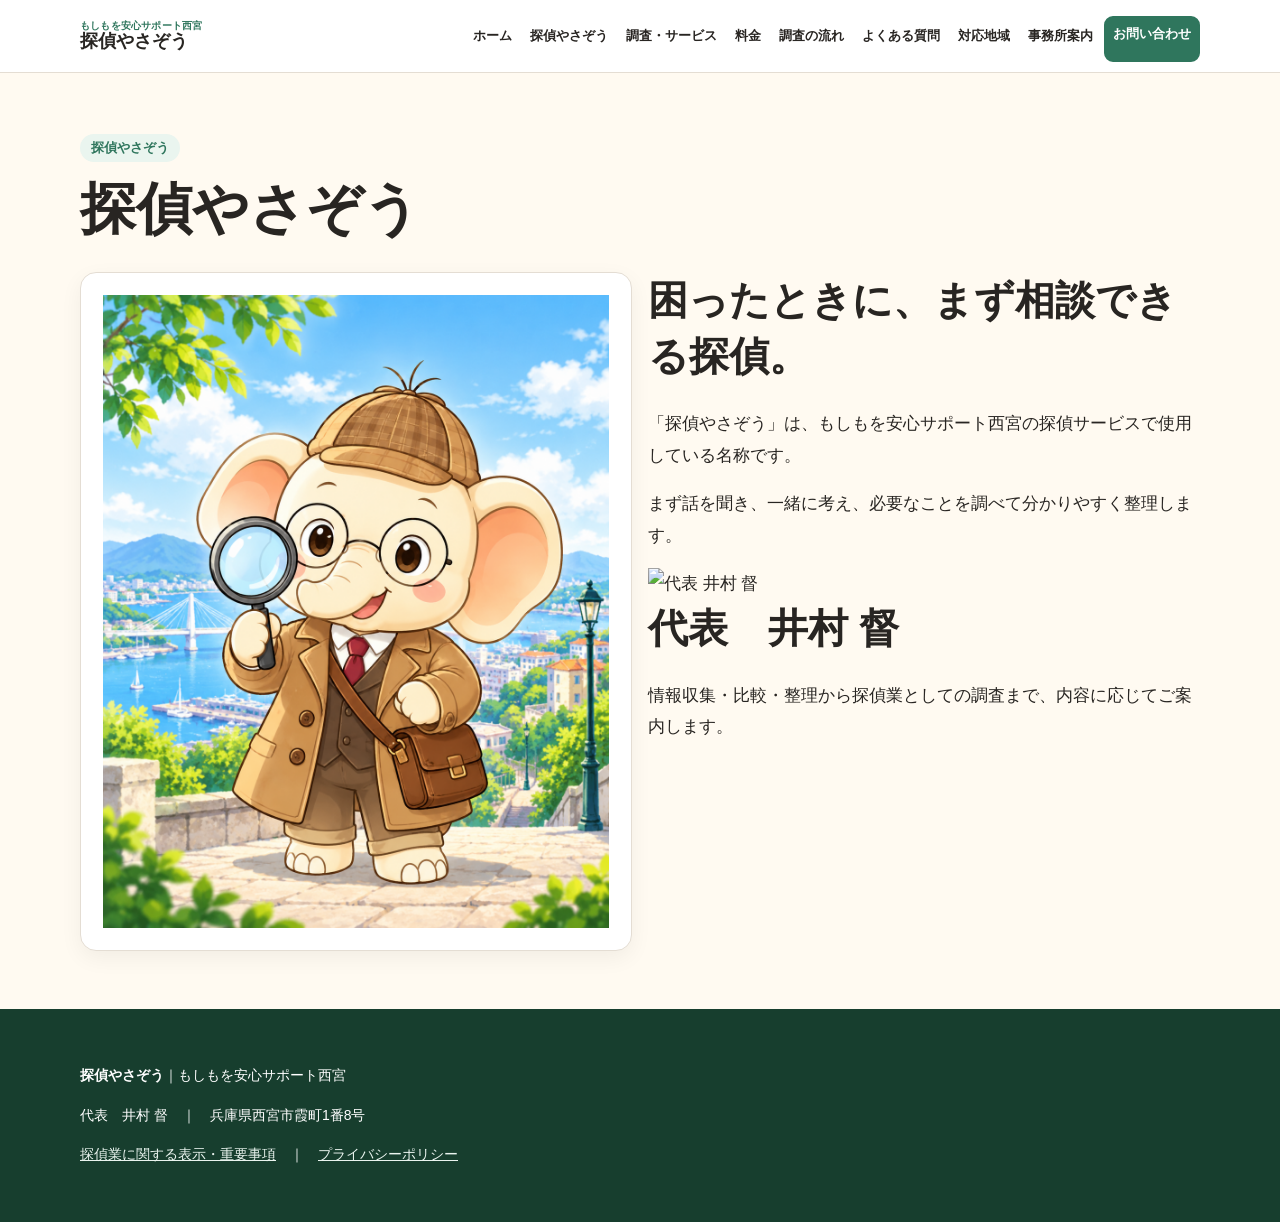
==== commit b4f19a2e: "Add files via upload" ====
--- a/about.html
+++ b/about.html
@@ -1,3 +1,3 @@
 <!doctype html><html lang="ja"><head><meta charset="utf-8"><meta name="viewport" content="width=device-width,initial-scale=1"><title>探偵やさぞう｜探偵やさぞう</title><link rel="stylesheet" href="assets/style.css"><!-- Google tag (gtag.js) --><script async src="https://www.googletagmanager.com/gtag/js?id=G-EF1JP037MB"></script><script>window.dataLayer=window.dataLayer||[];function gtag(){dataLayer.push(arguments);}gtag('js',new Date());gtag('config','G-EF1JP037MB');</script></head><body><header class="head"><div class="wrap headin"><a class="logo" href="index.html"><small>もしもを安心サポート西宮</small><strong>探偵やさぞう</strong></a><input class="menu-toggle" type="checkbox" id="menu-toggle"><label class="menu-label" for="menu-toggle" aria-label="メニュー"><span class="open">☰</span><span class="close">×</span></label><nav class="nav"><a href="index.html">ホーム</a><a href="about.html">探偵やさぞう</a><a href="services.html">調査・サービス</a><a href="price.html">料金</a><a href="flow.html">調査の流れ</a><a href="faq.html">よくある質問</a><a href="area.html">対応地域</a><a href="office.html">事務所案内</a><a class="btn" href="contact.html">お問い合わせ</a></nav></div></header>
-<main><section class="sec alt"><div class="wrap"><span class="tag">探偵やさぞう</span><h1>探偵やさぞう</h1><div class="two"><div class="card"><img src="assets/tantei-yasazou-mobile-hero.png" alt="探偵やさぞう"></div><div><h2>困ったときに、まず相談できる探偵。</h2><p>「探偵やさぞう」は、もしもを安心サポート西宮の探偵サービスで使用している名称です。</p><p>まず話を聞き、一緒に考え、必要なことを調べて分かりやすく整理します。</p><h2>代表　井村 督</h2><p>情報収集・比較・整理から探偵業としての調査まで、内容に応じてご案内します。</p></div></div></div></section></main><div class="sticky-contact"><a class="btn line" href="https://lin.ee/oAWZvcK">LINEで相談</a><a class="btn" href="contact.html">お問い合わせ</a></div><footer class="footer"><div class="wrap"><p><b>探偵やさぞう</b>｜もしもを安心サポート西宮</p><p>代表　井村 督　｜　兵庫県西宮市霞町1番8号</p><p><a href="legal.html">探偵業に関する表示・重要事項</a>　｜　<a href="privacy.html">プライバシーポリシー</a></p></div></footer>
+<main><section class="sec alt"><div class="wrap"><span class="tag">探偵やさぞう</span><h1>探偵やさぞう</h1><div class="two"><div class="card"><img src="assets/tantei-yasazou-mobile-hero.png" alt="探偵やさぞう"></div><div><h2>困ったときに、まず相談できる探偵。</h2><p>「探偵やさぞう」は、もしもを安心サポート西宮の探偵サービスで使用している名称です。</p><p>まず話を聞き、一緒に考え、必要なことを調べて分かりやすく整理します。</p><div class="representative"><img src="assets/representative-imura.jpg" alt="代表 井村 督"><div><h2>代表　井村 督</h2><p>情報収集・比較・整理から探偵業としての調査まで、内容に応じてご案内します。</p></div></div></div></div></div></section></main><div class="sticky-contact"><a class="btn line" href="https://lin.ee/oAWZvcK">LINEで相談</a><a class="btn" href="contact.html">お問い合わせ</a></div><footer class="footer"><div class="wrap"><p><b>探偵やさぞう</b>｜もしもを安心サポート西宮</p><p>代表　井村 督　｜　兵庫県西宮市霞町1番8号</p><p><a href="legal.html">探偵業に関する表示・重要事項</a>　｜　<a href="privacy.html">プライバシーポリシー</a></p></div></footer>
 </body></html>
